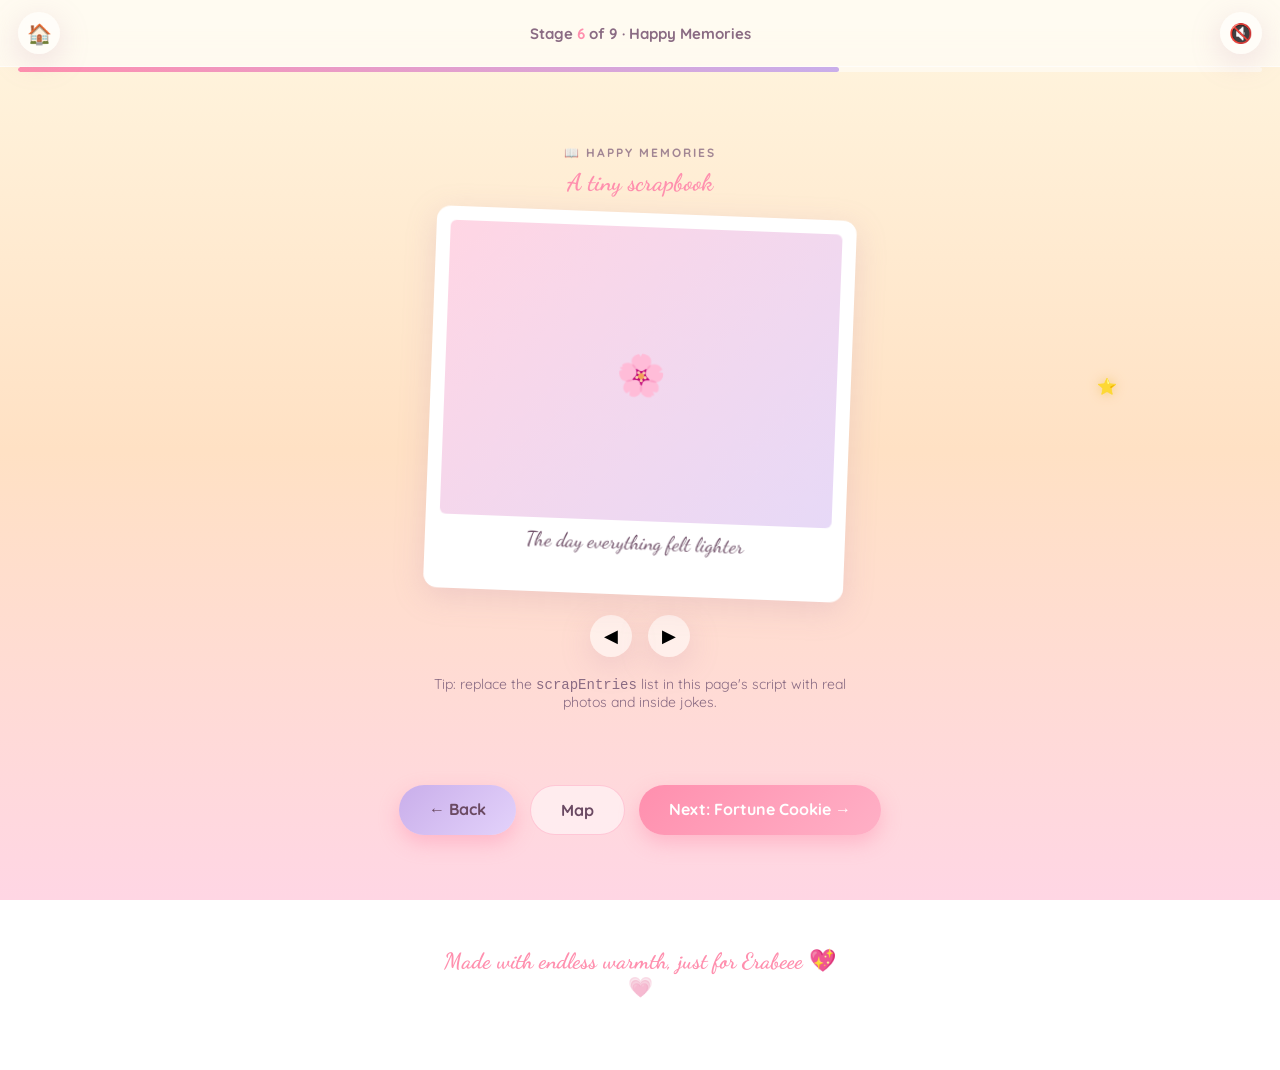
==== memories.html @ 23a41201 "first commit" ====
<!DOCTYPE html>
<html lang="en">
<head>
<meta charset="UTF-8" />
<meta name="viewport" content="width=device-width, initial-scale=1.0, viewport-fit=cover" />
<title>Happy Memories · For Erabeee</title>
<link rel="stylesheet" href="assets/style.css" />
</head>
<body>

<div id="bg-sky"></div>

<header class="top-nav">
  <a class="nav-home" href="index.html" aria-label="Home">🏠</a>
  <div class="nav-stage">Stage <span>6</span> of 9 · Happy Memories</div>
  <button class="nav-music" id="music-toggle" title="Toggle music">🔇</button>
</header>
<div class="progress-track"><div class="progress-fill" style="width:66%;"></div></div>

<main>
  <div class="eyebrow">📖 Happy Memories</div>
  <h2 style="margin-bottom:16px;">A tiny scrapbook</h2>
  <div id="scrapbook-wrap">
    <div class="scrap-card" id="scrap-card">
      <div class="polaroid-img" id="scrap-img">🌸</div>
      <div class="scrap-caption" id="scrap-caption">Add your own memory here</div>
    </div>
    <div class="scrap-nav">
      <button onclick="scrapPrev()" aria-label="Previous memory">◀</button>
      <button onclick="scrapNext()" aria-label="Next memory">▶</button>
    </div>
  </div>
  <p style="color:var(--text-soft); max-width:420px; margin-top:18px; font-size:14px;">Tip: replace the <code>scrapEntries</code> list in this page's script with real photos and inside jokes.</p>

  <div class="stage-footer-nav">
    <a class="btn secondary" href="amazing.html">← Back</a>
    <a class="btn ghost" href="index.html">Map</a>
    <a class="btn" href="fortune.html">Next: Fortune Cookie →</a>
  </div>
</main>

<footer>
  <p class="script" style="font-size:22px;">Made with endless warmth, just for Erabeee 💖</p>
  <button id="secret-heart" title="...">💗</button>
</footer>

<div id="modal-overlay">
  <div id="modal-box">
    <button id="modal-close" aria-label="Close">✕</button>
    <p id="modal-text"></p>
  </div>
</div>

<script src="assets/script.js"></script>
<script>
const scrapEntries = [
  {emoji:'🌸', caption:'The day everything felt lighter'},
  {emoji:'☕', caption:'Cozy little mornings'},
  {emoji:'🎈', caption:'A silly, happy afternoon'},
  {emoji:'🌙', caption:'Late-night giggles'},
  {emoji:'🧸', caption:'A memory worth keeping'}
];
let scrapIndex = 0;
function renderScrap(){
  document.getElementById('scrap-img').textContent = scrapEntries[scrapIndex].emoji;
  document.getElementById('scrap-caption').textContent = scrapEntries[scrapIndex].caption;
  const card = document.getElementById('scrap-card');
  card.style.transform = 'rotateY(90deg)';
  setTimeout(()=>{ card.style.transform = `rotate(${rand(-3,3)}deg) rotateY(0deg)`; }, 220);
}
function scrapNext(){ playClick(); scrapIndex = (scrapIndex+1)%scrapEntries.length; renderScrap(); }
function scrapPrev(){ playClick(); scrapIndex = (scrapIndex-1+scrapEntries.length)%scrapEntries.length; renderScrap(); }
renderScrap();
</script>
</body>
</html>
---- assets/style.css ----
@import url('https://fonts.googleapis.com/css2?family=Great+Vibes&family=Dancing+Script:wght@500;700&family=Quicksand:wght@400;500;600;700&display=swap');

:root{
  --cream:#FFF8F1;
  --pink:#FFD6E4;
  --pink-deep:#FF8FAE;
  --lavender:#E7D9F7;
  --lavender-deep:#C9AEEA;
  --peach:#FFE1C4;
  --babyblue:#D3ECF8;
  --text:#6B4A63;
  --text-soft:#8a6b83;
  --gold:#F3C878;
  --white-glass: rgba(255,255,255,0.55);
  --shadow: 0 8px 30px rgba(190,140,170,0.25);
  --radius: 26px;
}

*{box-sizing:border-box;}
html{scroll-behavior:smooth;}
body{
  margin:0;
  min-height:100vh;
  font-family:'Quicksand', sans-serif;
  color:var(--text);
  background: linear-gradient(180deg, var(--cream) 0%, var(--pink) 30%, var(--lavender) 65%, var(--babyblue) 100%);
  background-attachment:fixed;
  overflow-x:hidden;
  -webkit-font-smoothing:antialiased;
  animation: pageFadeIn .6s ease;
}
@keyframes pageFadeIn{ from{opacity:0; transform:translateY(8px);} to{opacity:1; transform:translateY(0);} }

h1,h2,h3, .script{
  font-family:'Dancing Script', cursive;
  font-weight:700;
  color:var(--pink-deep);
  margin:0;
}
.hero-title{
  font-family:'Great Vibes', cursive;
  font-weight:400;
  color:var(--pink-deep);
  text-shadow: 0 2px 20px rgba(255,143,174,0.45);
}
a{color:inherit; text-decoration:none;}
::selection{background:var(--pink-deep); color:#fff;}

/* ---------- Ambient background layers ---------- */
#bg-sky{position:fixed; inset:0; z-index:-3; transition: background 3s ease;}
.petal, .heart-float, .butterfly, .sparkle-cursor{
  position:fixed; pointer-events:none; z-index:1; will-change:transform;
}
.glow-star{
  position:absolute; cursor:pointer; z-index:5;
  width:16px; height:16px;
  filter: drop-shadow(0 0 6px var(--gold));
  animation: twinkle 2.4s ease-in-out infinite;
  background:none; border:none; font-size:16px; line-height:1; padding:0;
}
@keyframes twinkle{ 0%,100%{opacity:.4; transform:scale(0.85);} 50%{opacity:1; transform:scale(1.15);} }

/* ---------- Top navigation ---------- */
.top-nav{
  position:sticky; top:0; z-index:80;
  display:flex; align-items:center; justify-content:space-between;
  gap:10px; padding:12px 18px;
  background: rgba(255,255,255,0.55); backdrop-filter: blur(14px);
  border-bottom: 1px solid rgba(255,255,255,0.6);
}
.nav-home{
  width:42px; height:42px; border-radius:50%; display:flex; align-items:center; justify-content:center;
  background: var(--white-glass); box-shadow: var(--shadow); font-size:20px; flex-shrink:0;
}
.nav-stage{
  font-size: clamp(12px,2vw,15px); font-weight:700; color:var(--text-soft);
  text-align:center; flex:1;
}
.nav-stage span{ color:var(--pink-deep); }
.nav-music{
  width:42px; height:42px; border-radius:50%; border:none; cursor:pointer;
  background:var(--white-glass); box-shadow:var(--shadow); font-size:19px; flex-shrink:0;
}
.progress-track{
  height:5px; background:rgba(255,255,255,0.5); border-radius:10px; overflow:hidden; margin:0 18px;
}
.progress-fill{ height:100%; background: linear-gradient(90deg, var(--pink-deep), var(--lavender-deep)); border-radius:10px; transition:width .4s ease; }

/* ---------- Layout sections ---------- */
main{
  min-height: calc(100vh - 64px);
  width:100%;
  display:flex; flex-direction:column; align-items:center; justify-content:center;
  padding: 60px 20px; position:relative; text-align:center;
}
.eyebrow{
  letter-spacing:2px; text-transform:uppercase; font-size:12px; font-weight:700;
  color: var(--text-soft); margin-bottom:8px; opacity:0.8;
}
.card{
  background: var(--white-glass);
  backdrop-filter: blur(14px);
  border: 1px solid rgba(255,255,255,0.7);
  border-radius: var(--radius);
  box-shadow: var(--shadow);
  padding: 36px 30px;
  max-width: 620px; width:100%;
}
.btn{
  font-family:'Quicksand', sans-serif; font-weight:700; font-size:16px;
  padding:14px 30px; border-radius:50px; border:none; cursor:pointer;
  background: linear-gradient(135deg, var(--pink-deep), #ffb0c6);
  color:#fff; box-shadow: 0 8px 20px rgba(255,143,174,0.45);
  transition: transform .2s ease, box-shadow .2s ease;
  margin-top:20px; display:inline-block;
}
.btn:hover{ transform: translateY(-3px) scale(1.03); box-shadow: 0 12px 26px rgba(255,143,174,0.55);}
.btn:active{ transform: translateY(0) scale(0.98); }
.btn.secondary{ background: linear-gradient(135deg, var(--lavender-deep), #e3d2fb); color:var(--text); }
.btn.ghost{ background: rgba(255,255,255,0.5); color:var(--text); box-shadow:none; border:1px solid rgba(255,143,174,0.4); }

#greeting-banner{
  font-size: clamp(14px, 2vw, 16px); font-weight:600; color:var(--text-soft);
  background: var(--white-glass); border-radius:50px; padding:8px 20px;
  display:inline-block; margin-bottom:18px; box-shadow: var(--shadow);
}

/* ---------- Hero / home map ---------- */
#hero{ padding-top:40px; }
#hero h1{ font-size: clamp(44px, 9vw, 88px); line-height:1.1; }
#hero p.sub{ font-size: clamp(16px, 2.4vw, 20px); max-width:520px; margin: 18px auto 0; color: var(--text-soft); }
#bunny{ width:150px; height:150px; margin: 24px auto 6px; position:relative; animation: bob 3.2s ease-in-out infinite; }
@keyframes bob{ 0%,100%{transform:translateY(0);} 50%{transform:translateY(-14px);} }
.bunny-body{ position:absolute; bottom:0; left:50%; translate:-50% 0; width:110px; height:90px; background:#fff; border-radius:60% 60% 55% 55%; box-shadow: inset 0 -10px 20px rgba(255,182,204,0.3), 0 10px 20px rgba(190,140,170,0.25); }
.bunny-ear{ position:absolute; width:24px; height:64px; background:#fff; border-radius:50% 50% 40% 40%; top:-52px; box-shadow: inset 0 -6px 10px rgba(255,182,204,0.4); }
.bunny-ear.l{ left:38px; transform:rotate(-12deg); }
.bunny-ear.r{ right:38px; transform:rotate(12deg); }
.bunny-ear::after{ content:''; position:absolute; inset:6px 8px; background:var(--pink); border-radius:50%; }
.bunny-face{ position:absolute; top:8px; left:50%; translate:-50% 0; width:80px; height:60px; }
.bunny-eye{ position:absolute; width:7px; height:9px; background:var(--text); border-radius:50%; top:18px; animation: blink 4.5s infinite;}
.bunny-eye.l{ left:20px;} .bunny-eye.r{ left:52px; }
@keyframes blink{ 0%,92%,100%{ transform:scaleY(1);} 95%{ transform:scaleY(0.1);} }
.bunny-cheek{ position:absolute; width:12px; height:8px; background:var(--pink); border-radius:50%; top:30px; opacity:0.8;}
.bunny-cheek.l{ left:8px;} .bunny-cheek.r{ left:60px;}
.bunny-nose{ position:absolute; width:8px; height:6px; background:var(--pink-deep); border-radius:50%; top:28px; left:50%; translate:-50% 0;}
.bunny-arm{ position:absolute; width:34px; height:10px; background:#fff; border-radius:20px; top:30px; right:-6px; transform-origin: left center; animation: wave 1.8s ease-in-out infinite; }
@keyframes wave{ 0%,100%{ transform: rotate(0deg);} 50%{ transform: rotate(-45deg);} }

.map-grid{
  display:grid; grid-template-columns: repeat(3, 1fr); gap:16px;
  max-width:760px; width:100%; margin-top:36px;
}
@media(max-width:700px){ .map-grid{ grid-template-columns: repeat(2, 1fr); } }
.map-tile{
  background: var(--white-glass); border-radius:20px; padding:20px 12px;
  box-shadow: var(--shadow); border:1px solid rgba(255,255,255,0.7);
  display:flex; flex-direction:column; align-items:center; gap:6px;
  transition: transform .25s ease, box-shadow .25s ease;
}
.map-tile:hover{ transform: translateY(-6px) scale(1.03); box-shadow: 0 14px 30px rgba(190,140,170,0.35); }
.map-tile .tile-emoji{ font-size:32px; }
.map-tile .tile-label{ font-family:'Dancing Script', cursive; font-size:19px; color:var(--text); font-weight:700; }
.map-tile .tile-num{ font-size:11px; color:var(--text-soft); font-weight:700; letter-spacing:1px; }

/* ---------- Generic content blocks ---------- */
.message-box{
  font-family:'Dancing Script', cursive; font-size: clamp(22px,3.2vw,30px);
  color:var(--text); min-height: 90px; display:flex; align-items:center; justify-content:center;
  padding: 10px 10px;
}

.list-amazing{ list-style:none; padding:0; margin:20px 0 0; text-align:left; }
.list-amazing li{
  font-size:18px; padding:12px 18px; margin-bottom:10px; border-radius:16px;
  background: rgba(255,255,255,0.5); opacity:0; transform: translateX(-16px);
  transition: all .5s ease;
}
.list-amazing li.show{ opacity:1; transform:translateX(0); }
.list-amazing li::before{ content:'✨ '; }

/* Scrapbook */
#scrapbook-wrap{ perspective:1600px; width:100%; max-width:420px; }
.scrap-card{
  background:#fff; border-radius:14px; padding:14px 14px 40px; box-shadow: var(--shadow);
  transform: rotate(-3deg); position:relative; transition: transform .6s ease;
}
.scrap-card .polaroid-img{
  width:100%; aspect-ratio:4/3; border-radius:6px;
  background: linear-gradient(135deg, var(--pink), var(--lavender));
  display:flex; align-items:center; justify-content:center; font-size:40px;
}
.scrap-caption{ font-family:'Dancing Script',cursive; font-size:20px; text-align:center; margin-top:10px; color:var(--text); }
.scrap-nav{ display:flex; gap:16px; justify-content:center; margin-top:20px; }
.scrap-nav button{
  border:none; background:var(--white-glass); width:42px; height:42px; border-radius:50%; cursor:pointer;
  font-size:18px; box-shadow: var(--shadow);
}

/* Mini games grid */
#games-grid{ display:grid; grid-template-columns: 1fr; gap:22px; width:100%; max-width:900px; }
@media(min-width:760px){ #games-grid{ grid-template-columns: 1fr 1fr; } }
.game-card{ text-align:center; }
.game-card h3{ font-size:26px; margin-bottom:4px; }
.game-stage{
  margin-top:14px; height:230px; border-radius:18px; position:relative; overflow:hidden;
  background: linear-gradient(160deg, rgba(255,255,255,0.6), rgba(255,255,255,0.25));
  border:1px dashed rgba(255,143,174,0.4);
}
.pop-target{ position:absolute; font-size:30px; cursor:pointer; user-select:none; animation: floatUp linear forwards; }
@keyframes floatUp{ from{ transform:translateY(0); opacity:1;} to{ transform:translateY(-240px); opacity:0; } }
.falling-star{ position:absolute; font-size:26px; cursor:pointer; user-select:none; top:-30px; animation: fall linear forwards; }
@keyframes fall{ to{ transform: translateY(260px); } }
.score-pill{ display:inline-block; margin-top:10px; background:var(--white-glass); padding:5px 16px; border-radius:50px; font-weight:700; font-size:14px; }
.memory-grid{ display:grid; grid-template-columns: repeat(4, 1fr); gap:8px; margin-top:14px; }
.memory-tile{
  aspect-ratio:1; border-radius:10px; background: linear-gradient(135deg, var(--pink-deep), var(--lavender-deep));
  display:flex; align-items:center; justify-content:center; font-size:22px; cursor:pointer;
  transition: transform .3s ease;
}
.memory-tile.flipped, .memory-tile.matched{ background:#fff; }
.kitty-box{ display:flex; flex-direction:column; align-items:center; justify-content:center; height:100%; }
#kitty-emoji{ font-size:70px; transition: transform .15s ease; cursor:pointer; }

/* Stage footer navigation */
.stage-footer-nav{
  display:flex; flex-wrap:wrap; gap:14px; justify-content:center; margin-top:40px;
}

/* Footer + easter egg */
footer{ padding: 40px 20px 70px; text-align:center; }
#secret-heart{ display:inline-block; font-size:20px; opacity:0.35; cursor:pointer; animation: heartbeat 2.4s ease-in-out infinite; background:none; border:none; }
@keyframes heartbeat{ 0%,100%{transform:scale(1);} 50%{transform:scale(1.25);} }

/* Modal */
#modal-overlay{
  position:fixed; inset:0; background: rgba(107,74,99,0.35); backdrop-filter: blur(6px);
  display:none; align-items:center; justify-content:center; z-index:200; padding:20px;
}
#modal-overlay.open{ display:flex; }
#modal-box{
  background: linear-gradient(160deg, #fff, var(--pink) 160%);
  border-radius: 24px; padding: 40px 30px; max-width:460px; width:100%;
  text-align:center; box-shadow: 0 20px 60px rgba(150,100,130,0.4);
  position:relative; animation: popIn .4s ease;
}
@keyframes popIn{ from{ transform:scale(0.85); opacity:0;} to{ transform:scale(1); opacity:1;} }
#modal-box p{ font-family:'Dancing Script', cursive; font-size:22px; line-height:1.6; white-space:pre-line; }
#modal-close{ position:absolute; top:12px; right:16px; background:none; border:none; font-size:22px; cursor:pointer; color:var(--text); }

.confetti-piece{ position:fixed; z-index:300; top:-20px; pointer-events:none; }

::-webkit-scrollbar{ width:8px; }
::-webkit-scrollbar-thumb{ background: var(--pink-deep); border-radius:10px; }

@media (prefers-reduced-motion: reduce){
  *{ animation-duration: 0.001ms !important; animation-iteration-count: 1 !important; transition-duration: 0.001ms !important; }
}

button:focus-visible, .btn:focus-visible, a:focus-visible{ outline: 3px solid var(--pink-deep); outline-offset:3px; }
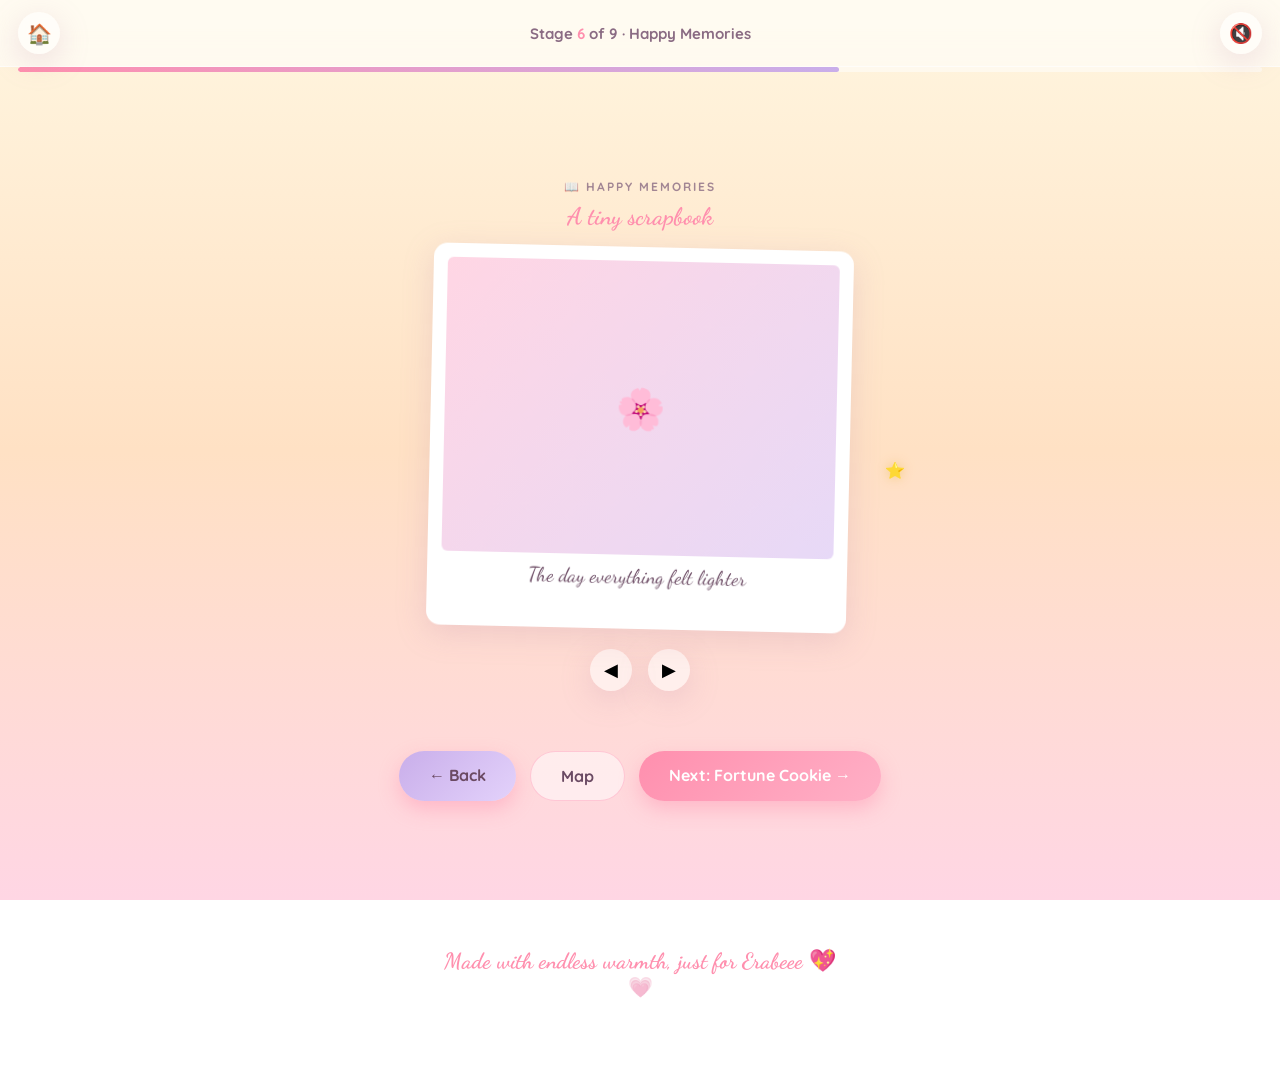
==== commit 590bad4f: "tip" ====
--- a/memories.html
+++ b/memories.html
@@ -30,7 +30,7 @@
       <button onclick="scrapNext()" aria-label="Next memory">▶</button>
     </div>
   </div>
-  <p style="color:var(--text-soft); max-width:420px; margin-top:18px; font-size:14px;">Tip: replace the <code>scrapEntries</code> list in this page's script with real photos and inside jokes.</p>
+
 
   <div class="stage-footer-nav">
     <a class="btn secondary" href="amazing.html">← Back</a>
